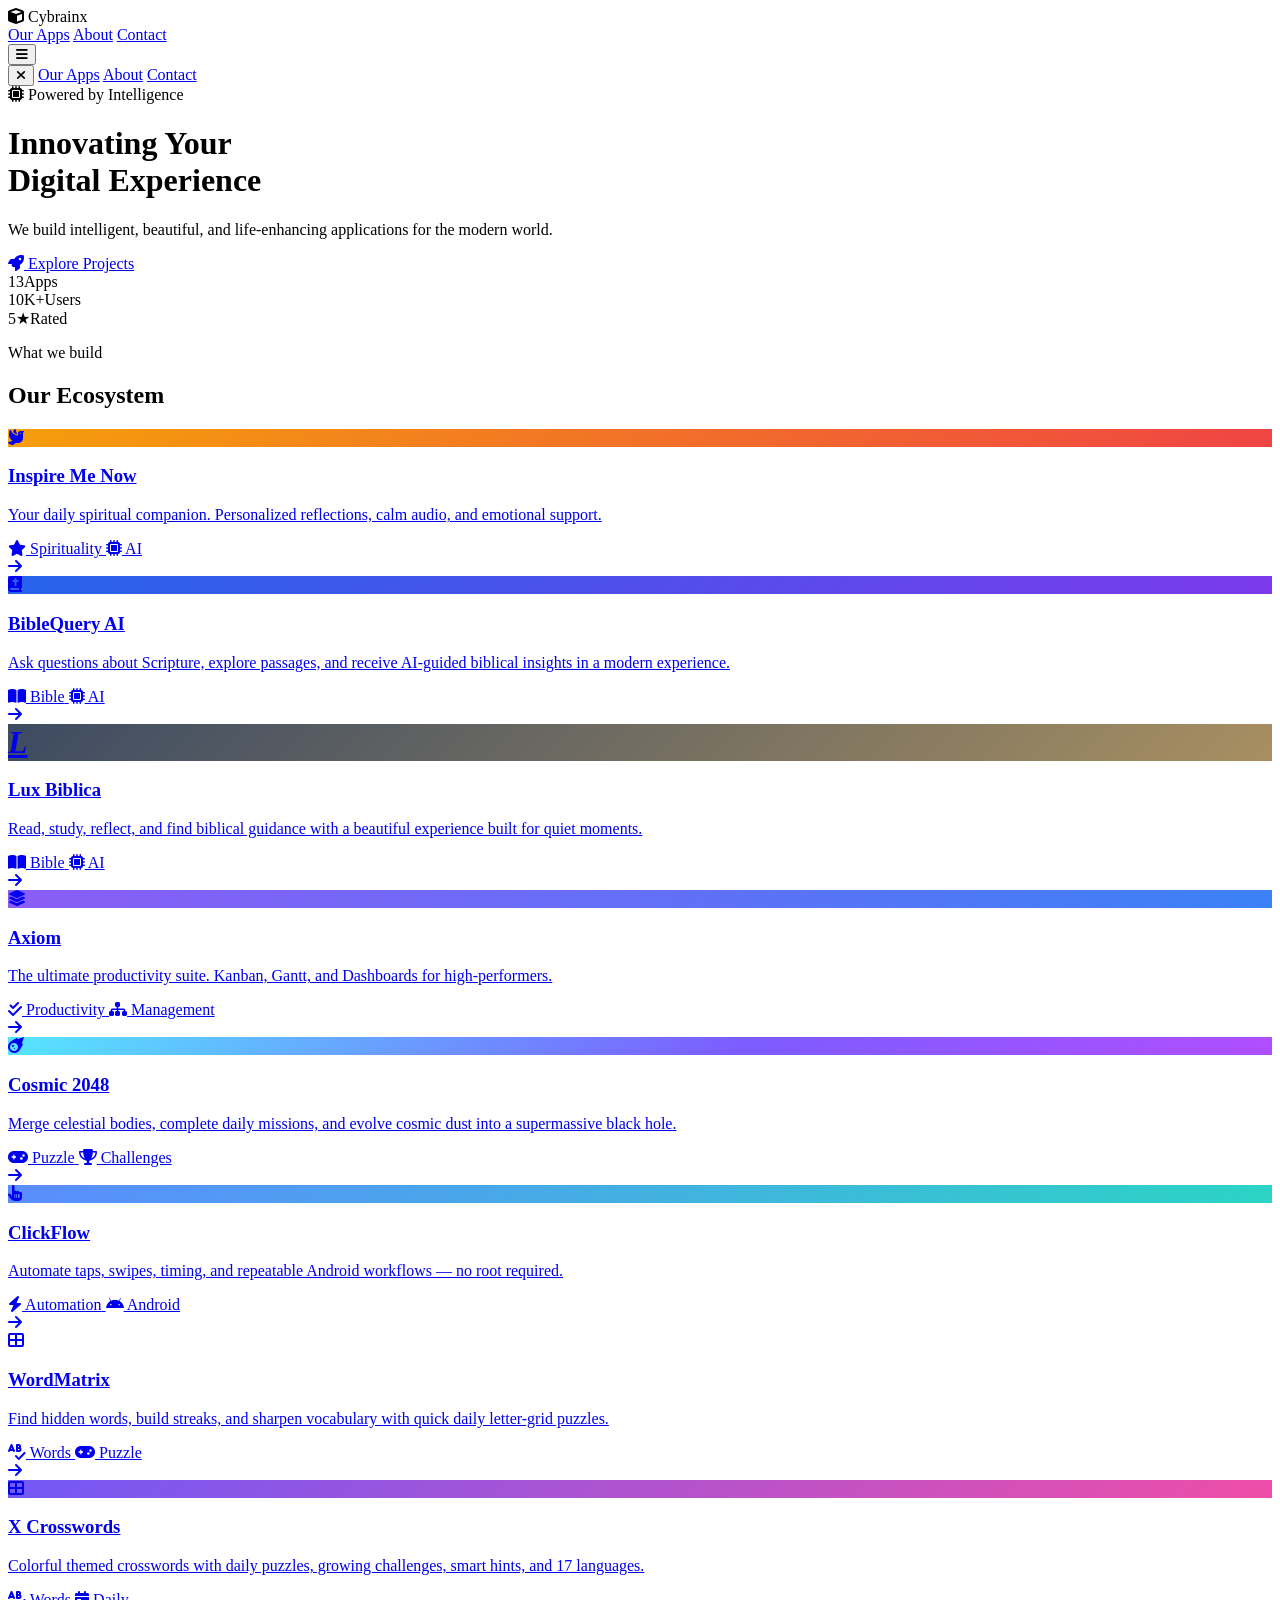
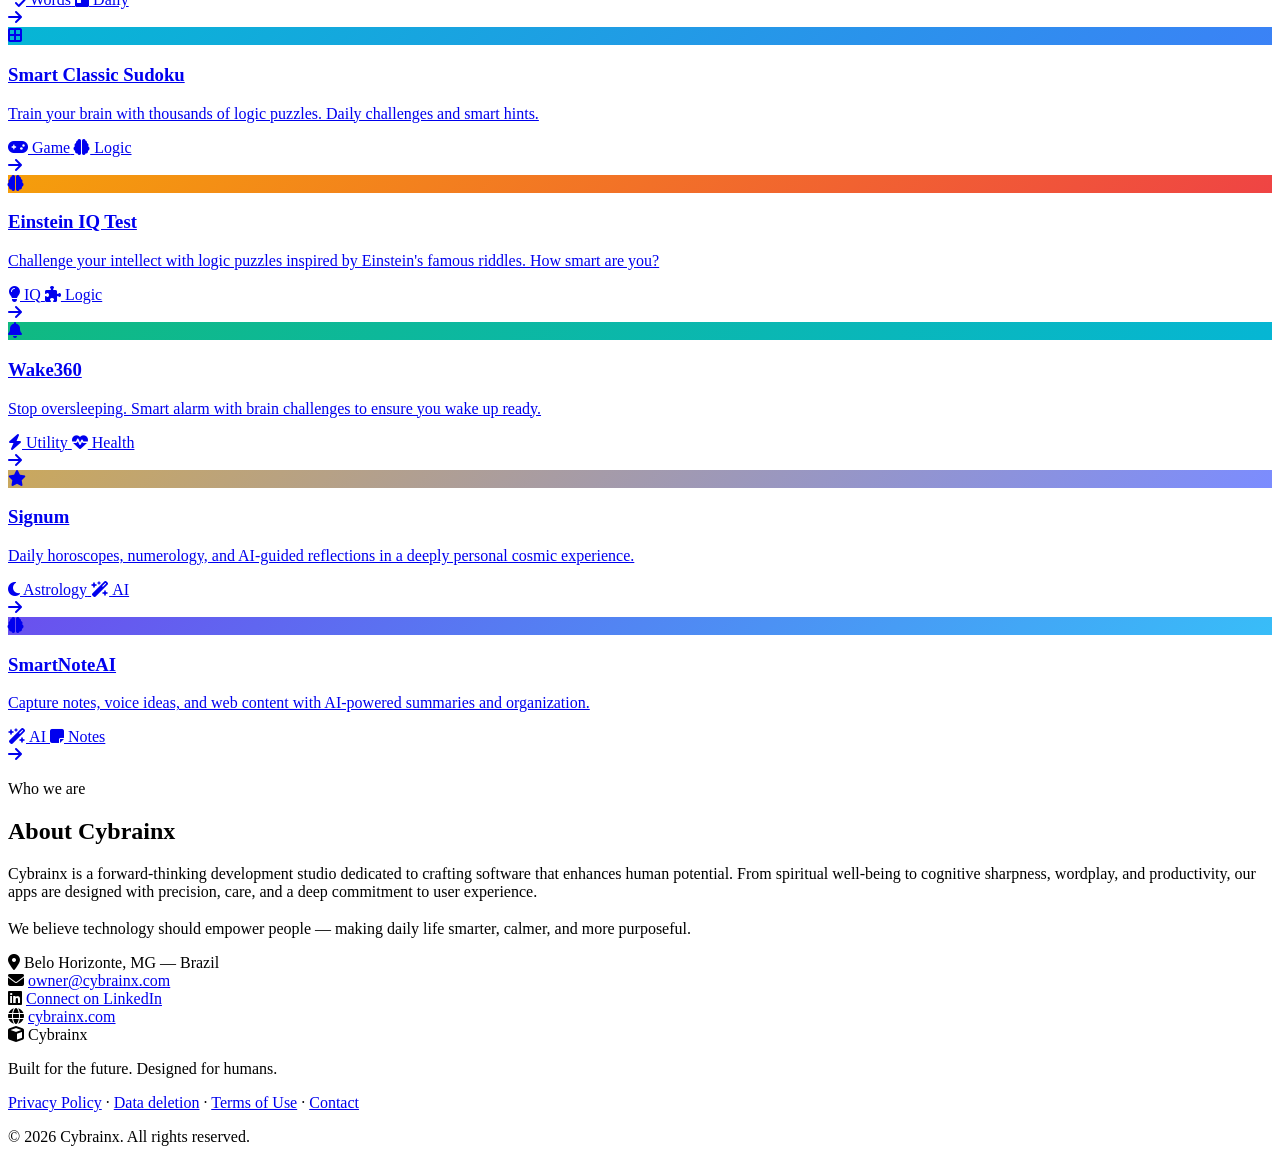
==== index.html @ 616f539b "Site: contador de apps, formulário de exclusão com todos os apps e estilo das páginas geradas" ====
<!DOCTYPE html>
<html lang="en">

<head>
    <meta charset="UTF-8">
    <meta name="viewport" content="width=device-width, initial-scale=1.0">
    <title>Cybrainx | Future of Apps</title>
    <meta name="description"
        content="Cybrainx is a forward-thinking development studio crafting intelligent, beautiful apps that enhance human potential — from brain training to productivity and spirituality.">
    <link rel="stylesheet" href="style.css">
    <link rel="preconnect" href="https://fonts.googleapis.com">
    <link rel="preconnect" href="https://fonts.gstatic.com" crossorigin>
    <link
        href="https://fonts.googleapis.com/css2?family=Fira+Code:wght@400;700&family=Inter:wght@400;500;700;800&display=swap"
        rel="stylesheet">
    <link rel="stylesheet" href="https://cdnjs.cloudflare.com/ajax/libs/font-awesome/6.4.0/css/all.min.css">
</head>

<body>
    <div class="tech-grid"></div>
    <div class="circuit-node cn1"></div>
    <div class="circuit-node cn2"></div>
    <div class="circuit-node cn3"></div>

    <!-- Navigation -->
    <nav>
        <div class="logo"><i class="fa-solid fa-cube"></i> Cybrainx</div>
        <div class="nav-links">
            <a href="#apps">Our Apps</a>
            <a href="#about">About</a>
            <a href="mailto:owner@cybrainx.com">Contact</a>
        </div>
        <button class="hamburger" id="hamburger" aria-label="Open menu">
            <i class="fa-solid fa-bars"></i>
        </button>
    </nav>

    <!-- Mobile Menu -->
    <div class="mobile-menu" id="mobileMenu">
        <button class="close-menu" id="closeMenu" aria-label="Close menu"><i class="fa-solid fa-xmark"></i></button>
        <a href="#apps" class="mobile-link">Our Apps</a>
        <a href="#about" class="mobile-link">About</a>
        <a href="mailto:owner@cybrainx.com" class="mobile-link">Contact</a>
    </div>

    <!-- Hero -->
    <header class="hero">
        <div class="hero-badge reveal"><i class="fa-solid fa-microchip"></i> Powered by Intelligence</div>
        <h1 class="reveal">Innovating Your<br><span class="gradient-text">Digital Experience</span></h1>
        <p class="reveal">We build intelligent, beautiful, and life-enhancing applications for the modern world.</p>
        <a href="#apps" class="cta-button reveal"><i class="fa-solid fa-rocket"></i> Explore Projects</a>
        <div class="hero-stats reveal">
            <div class="stat"><span class="stat-num">13</span><span class="stat-label">Apps</span></div>
            <div class="stat-divider"></div>
            <div class="stat"><span class="stat-num">10K+</span><span class="stat-label">Users</span></div>
            <div class="stat-divider"></div>
            <div class="stat"><span class="stat-num">5★</span><span class="stat-label">Rated</span></div>
        </div>
    </header>

    <!-- Apps Section -->
    <section id="apps" class="apps">
        <p class="section-eyebrow reveal">What we build</p>
        <h2 class="section-title reveal">Our Ecosystem</h2>
        <div class="grid">

            <!-- Inspire Me Now -->
            <a href="inspire-me-now/index.html" class="card reveal">
                <div class="card-glow"></div>
                <div class="card-icon" style="background: linear-gradient(135deg, #f59e0b, #ef4444);">
                    <i class="fa-solid fa-dove"></i>
                </div>
                <div class="card-content">
                    <h3>Inspire Me Now</h3>
                    <p>Your daily spiritual companion. Personalized reflections, calm audio, and emotional support.</p>
                    <div class="card-tags">
                        <span class="tag"><i class="fa-solid fa-star"></i> Spirituality</span>
                        <span class="tag"><i class="fa-solid fa-microchip"></i> AI</span>
                    </div>
                    <span class="card-arrow"><i class="fa-solid fa-arrow-right"></i></span>
                </div>
            </a>

            <!-- BibleQuery AI -->
            <a href="biblequery-ai/index.html" class="card reveal">
                <div class="card-glow"
                    style="background: radial-gradient(circle, rgba(59,130,246,0.16) 0%, transparent 70%);"></div>
                <div class="card-icon" style="background: linear-gradient(135deg, #2563eb, #7c3aed);">
                    <i class="fa-solid fa-bible"></i>
                </div>
                <div class="card-content">
                    <h3>BibleQuery AI</h3>
                    <p>Ask questions about Scripture, explore passages, and receive AI-guided biblical insights in a modern experience.</p>
                    <div class="card-tags">
                        <span class="tag"><i class="fa-solid fa-book-open"></i> Bible</span>
                        <span class="tag"><i class="fa-solid fa-microchip"></i> AI</span>
                    </div>
                    <span class="card-arrow"><i class="fa-solid fa-arrow-right"></i></span>
                </div>
            </a>

            <!-- Lux Biblica -->
            <a href="luxbiblica/index.html" class="card reveal">
                <div class="card-glow"
                    style="background: radial-gradient(circle, rgba(168,143,97,0.2) 0%, transparent 70%);"></div>
                <div class="card-icon"
                    style="background: linear-gradient(135deg, #3c4b62, #a88f61); font-family: Georgia, 'Times New Roman', serif; font-size: 2rem; font-style: italic; font-weight: 700;">
                    <span aria-hidden="true">L</span>
                </div>
                <div class="card-content">
                    <h3>Lux Biblica</h3>
                    <p>Read, study, reflect, and find biblical guidance with a beautiful experience built for quiet moments.</p>
                    <div class="card-tags">
                        <span class="tag"><i class="fa-solid fa-book-open"></i> Bible</span>
                        <span class="tag"><i class="fa-solid fa-microchip"></i> AI</span>
                    </div>
                    <span class="card-arrow"><i class="fa-solid fa-arrow-right"></i></span>
                </div>
            </a>

            <!-- Axiom -->
            <a href="axiom/index.html" class="card reveal">
                <div class="card-glow"
                    style="background: radial-gradient(circle, rgba(139,92,246,0.15) 0%, transparent 70%);"></div>
                <div class="card-icon" style="background: linear-gradient(135deg, #8b5cf6, #3b82f6);">
                    <i class="fa-solid fa-layer-group"></i>
                </div>
                <div class="card-content">
                    <h3>Axiom</h3>
                    <p>The ultimate productivity suite. Kanban, Gantt, and Dashboards for high-performers.</p>
                    <div class="card-tags">
                        <span class="tag"><i class="fa-solid fa-check-double"></i> Productivity</span>
                        <span class="tag"><i class="fa-solid fa-sitemap"></i> Management</span>
                    </div>
                    <span class="card-arrow"><i class="fa-solid fa-arrow-right"></i></span>
                </div>
            </a>

            <!-- Cosmic 2048 -->
            <a href="cosmic2048/index.html" class="card reveal">
                <div class="card-glow"
                    style="background: radial-gradient(circle, rgba(85,230,255,0.18) 0%, rgba(124,92,255,0.08) 42%, transparent 72%);"></div>
                <div class="card-icon" style="background: linear-gradient(135deg, #55e6ff, #7c5cff 58%, #b14eff);">
                    <i class="fa-solid fa-meteor"></i>
                </div>
                <div class="card-content">
                    <h3>Cosmic 2048</h3>
                    <p>Merge celestial bodies, complete daily missions, and evolve cosmic dust into a supermassive black hole.</p>
                    <div class="card-tags">
                        <span class="tag"><i class="fa-solid fa-gamepad"></i> Puzzle</span>
                        <span class="tag"><i class="fa-solid fa-trophy"></i> Challenges</span>
                    </div>
                    <span class="card-arrow"><i class="fa-solid fa-arrow-right"></i></span>
                </div>
            </a>

            <!-- ClickFlow -->
            <a href="clickflow/index.html" class="card reveal">
                <div class="card-glow"
                    style="background: radial-gradient(circle, rgba(43,212,196,0.16) 0%, transparent 70%);"></div>
                <div class="card-icon" style="background: linear-gradient(135deg, #5b8cff, #2bd4c4);">
                    <i class="fa-solid fa-hand-pointer"></i>
                </div>
                <div class="card-content">
                    <h3>ClickFlow</h3>
                    <p>Automate taps, swipes, timing, and repeatable Android workflows — no root required.</p>
                    <div class="card-tags">
                        <span class="tag"><i class="fa-solid fa-bolt"></i> Automation</span>
                        <span class="tag"><i class="fa-brands fa-android"></i> Android</span>
                    </div>
                    <span class="card-arrow"><i class="fa-solid fa-arrow-right"></i></span>
                </div>
            </a>

            <!-- WordMatrix -->
            <a href="wordmatrix/index.html" class="card wordmatrix-card reveal">
                <div class="card-glow"></div>
                <div class="card-icon">
                    <i class="fa-solid fa-table-cells-large"></i>
                </div>
                <div class="card-content">
                    <h3>WordMatrix</h3>
                    <p>Find hidden words, build streaks, and sharpen vocabulary with quick daily letter-grid puzzles.
                    </p>
                    <div class="card-tags">
                        <span class="tag"><i class="fa-solid fa-spell-check"></i> Words</span>
                        <span class="tag"><i class="fa-solid fa-gamepad"></i> Puzzle</span>
                    </div>
                    <span class="card-arrow"><i class="fa-solid fa-arrow-right"></i></span>
                </div>
            </a>

            <!-- X Crosswords -->
            <a href="xcrosswords/index.html" class="card reveal">
                <div class="card-glow"
                    style="background: radial-gradient(circle, rgba(239,78,167,0.18) 0%, transparent 70%);"></div>
                <div class="card-icon" style="background: linear-gradient(135deg, #7258f6, #ef4ea7);">
                    <i class="fa-solid fa-table-cells-large"></i>
                </div>
                <div class="card-content">
                    <h3>X Crosswords</h3>
                    <p>Colorful themed crosswords with daily puzzles, growing challenges, smart hints, and 17 languages.</p>
                    <div class="card-tags">
                        <span class="tag"><i class="fa-solid fa-spell-check"></i> Words</span>
                        <span class="tag"><i class="fa-solid fa-calendar-day"></i> Daily</span>
                    </div>
                    <span class="card-arrow"><i class="fa-solid fa-arrow-right"></i></span>
                </div>
            </a>

            <!-- Smart Classic Sudoku -->
            <a href="smart-classic-sudoku/index.html" class="card reveal">
                <div class="card-glow"
                    style="background: radial-gradient(circle, rgba(6,182,212,0.15) 0%, transparent 70%);"></div>
                <div class="card-icon" style="background: linear-gradient(135deg, #06b6d4, #3b82f6);">
                    <i class="fa-solid fa-border-all"></i>
                </div>
                <div class="card-content">
                    <h3>Smart Classic Sudoku</h3>
                    <p>Train your brain with thousands of logic puzzles. Daily challenges and smart hints.</p>
                    <div class="card-tags">
                        <span class="tag"><i class="fa-solid fa-gamepad"></i> Game</span>
                        <span class="tag"><i class="fa-solid fa-brain"></i> Logic</span>
                    </div>
                    <span class="card-arrow"><i class="fa-solid fa-arrow-right"></i></span>
                </div>
            </a>

            <!-- Einstein IQ Test -->
            <a href="einstein-iq-test/index.html" class="card reveal">
                <div class="card-glow"
                    style="background: radial-gradient(circle, rgba(245,158,11,0.15) 0%, transparent 70%);"></div>
                <div class="card-icon" style="background: linear-gradient(135deg, #f59e0b, #ef4444);">
                    <i class="fa-solid fa-brain"></i>
                </div>
                <div class="card-content">
                    <h3>Einstein IQ Test</h3>
                    <p>Challenge your intellect with logic puzzles inspired by Einstein's famous riddles. How smart are
                        you?</p>
                    <div class="card-tags">
                        <span class="tag"><i class="fa-solid fa-lightbulb"></i> IQ</span>
                        <span class="tag"><i class="fa-solid fa-puzzle-piece"></i> Logic</span>
                    </div>
                    <span class="card-arrow"><i class="fa-solid fa-arrow-right"></i></span>
                </div>
            </a>

            <!-- Wake360 -->
            <a href="wake360/index.html" class="card reveal">
                <div class="card-glow"
                    style="background: radial-gradient(circle, rgba(16,185,129,0.15) 0%, transparent 70%);"></div>
                <div class="card-icon" style="background: linear-gradient(135deg, #10b981, #06b6d4);">
                    <i class="fa-solid fa-bell"></i>
                </div>
                <div class="card-content">
                    <h3>Wake360</h3>
                    <p>Stop oversleeping. Smart alarm with brain challenges to ensure you wake up ready.</p>
                    <div class="card-tags">
                        <span class="tag"><i class="fa-solid fa-bolt"></i> Utility</span>
                        <span class="tag"><i class="fa-solid fa-heart-pulse"></i> Health</span>
                    </div>
                    <span class="card-arrow"><i class="fa-solid fa-arrow-right"></i></span>
                </div>
            </a>

            <!-- Signum -->
            <a href="signum/index.html" class="card reveal">
                <div class="card-glow"
                    style="background: radial-gradient(circle, rgba(202,168,93,0.18) 0%, transparent 70%);"></div>
                <div class="card-icon" style="background: linear-gradient(135deg, #caa85d, #7b8cff);">
                    <i class="fa-solid fa-star"></i>
                </div>
                <div class="card-content">
                    <h3>Signum</h3>
                    <p>Daily horoscopes, numerology, and AI-guided reflections in a deeply personal cosmic experience.</p>
                    <div class="card-tags">
                        <span class="tag"><i class="fa-solid fa-moon"></i> Astrology</span>
                        <span class="tag"><i class="fa-solid fa-wand-magic-sparkles"></i> AI</span>
                    </div>
                    <span class="card-arrow"><i class="fa-solid fa-arrow-right"></i></span>
                </div>
            </a>

            <!-- SmartNoteAI -->
            <a href="smartnoteai/index.html" class="card reveal">
                <div class="card-glow"
                    style="background: radial-gradient(circle, rgba(106,80,238,0.18) 0%, transparent 70%);"></div>
                <div class="card-icon" style="background: linear-gradient(135deg, #6a50ee, #38bdf8);">
                    <i class="fa-solid fa-brain"></i>
                </div>
                <div class="card-content">
                    <h3>SmartNoteAI</h3>
                    <p>Capture notes, voice ideas, and web content with AI-powered summaries and organization.</p>
                    <div class="card-tags">
                        <span class="tag"><i class="fa-solid fa-wand-magic-sparkles"></i> AI</span>
                        <span class="tag"><i class="fa-solid fa-note-sticky"></i> Notes</span>
                    </div>
                    <span class="card-arrow"><i class="fa-solid fa-arrow-right"></i></span>
                </div>
            </a>

            <!-- APP-CARDS:START — generated from _apps/*.json, do not edit by hand -->
            <!-- APP-CARDS:END -->

        </div>
    </section>

    <!-- About Section -->
    <section id="about" class="about-section">
        <p class="section-eyebrow reveal">Who we are</p>
        <h2 class="section-title reveal">About Cybrainx</h2>
        <div class="about-grid">
            <div class="about-text reveal">
                <p>
                    Cybrainx is a forward-thinking development studio dedicated to crafting software that enhances
                    human potential. From spiritual well-being to cognitive sharpness, wordplay, and productivity, our apps
                    are designed with precision, care, and a deep commitment to user experience.
                </p>
                <p style="margin-top: 1.2rem;">
                    We believe technology should empower people — making daily life smarter, calmer, and more
                    purposeful.
                </p>
            </div>
            <div class="about-contact reveal">
                <div class="contact-card">
                    <div class="contact-item">
                        <i class="fa-solid fa-location-dot"></i>
                        <span>Belo Horizonte, MG — Brazil</span>
                    </div>
                    <div class="contact-item">
                        <i class="fa-solid fa-envelope"></i>
                        <a href="mailto:owner@cybrainx.com">owner@cybrainx.com</a>
                    </div>
                    <div class="contact-item">
                        <i class="fa-brands fa-linkedin"></i>
                        <a href="https://www.linkedin.com/in/oberdan-eng" target="_blank" rel="noopener">Connect on
                            LinkedIn</a>
                    </div>
                    <div class="contact-item">
                        <i class="fa-solid fa-globe"></i>
                        <a href="https://cybrainx.com">cybrainx.com</a>
                    </div>
                </div>
            </div>
        </div>
    </section>

    <!-- Footer -->
    <footer>
        <div class="footer-logo"><i class="fa-solid fa-cube"></i> Cybrainx</div>
        <p class="footer-tagline">Built for the future. Designed for humans.</p>
        <div class="footer-links">
            <a href="privacy-policy.html">Privacy Policy</a>
            <span class="footer-sep">·</span>
            <a href="data-deletion-request.html">Data deletion</a>
            <span class="footer-sep">·</span>
            <a href="terms-of-use.html">Terms of Use</a>
            <span class="footer-sep">·</span>
            <a href="mailto:owner@cybrainx.com">Contact</a>
        </div>
        <p class="footer-copy">&copy; 2026 Cybrainx. All rights reserved.</p>
    </footer>

    <script src="script.js"></script>
</body>

</html>
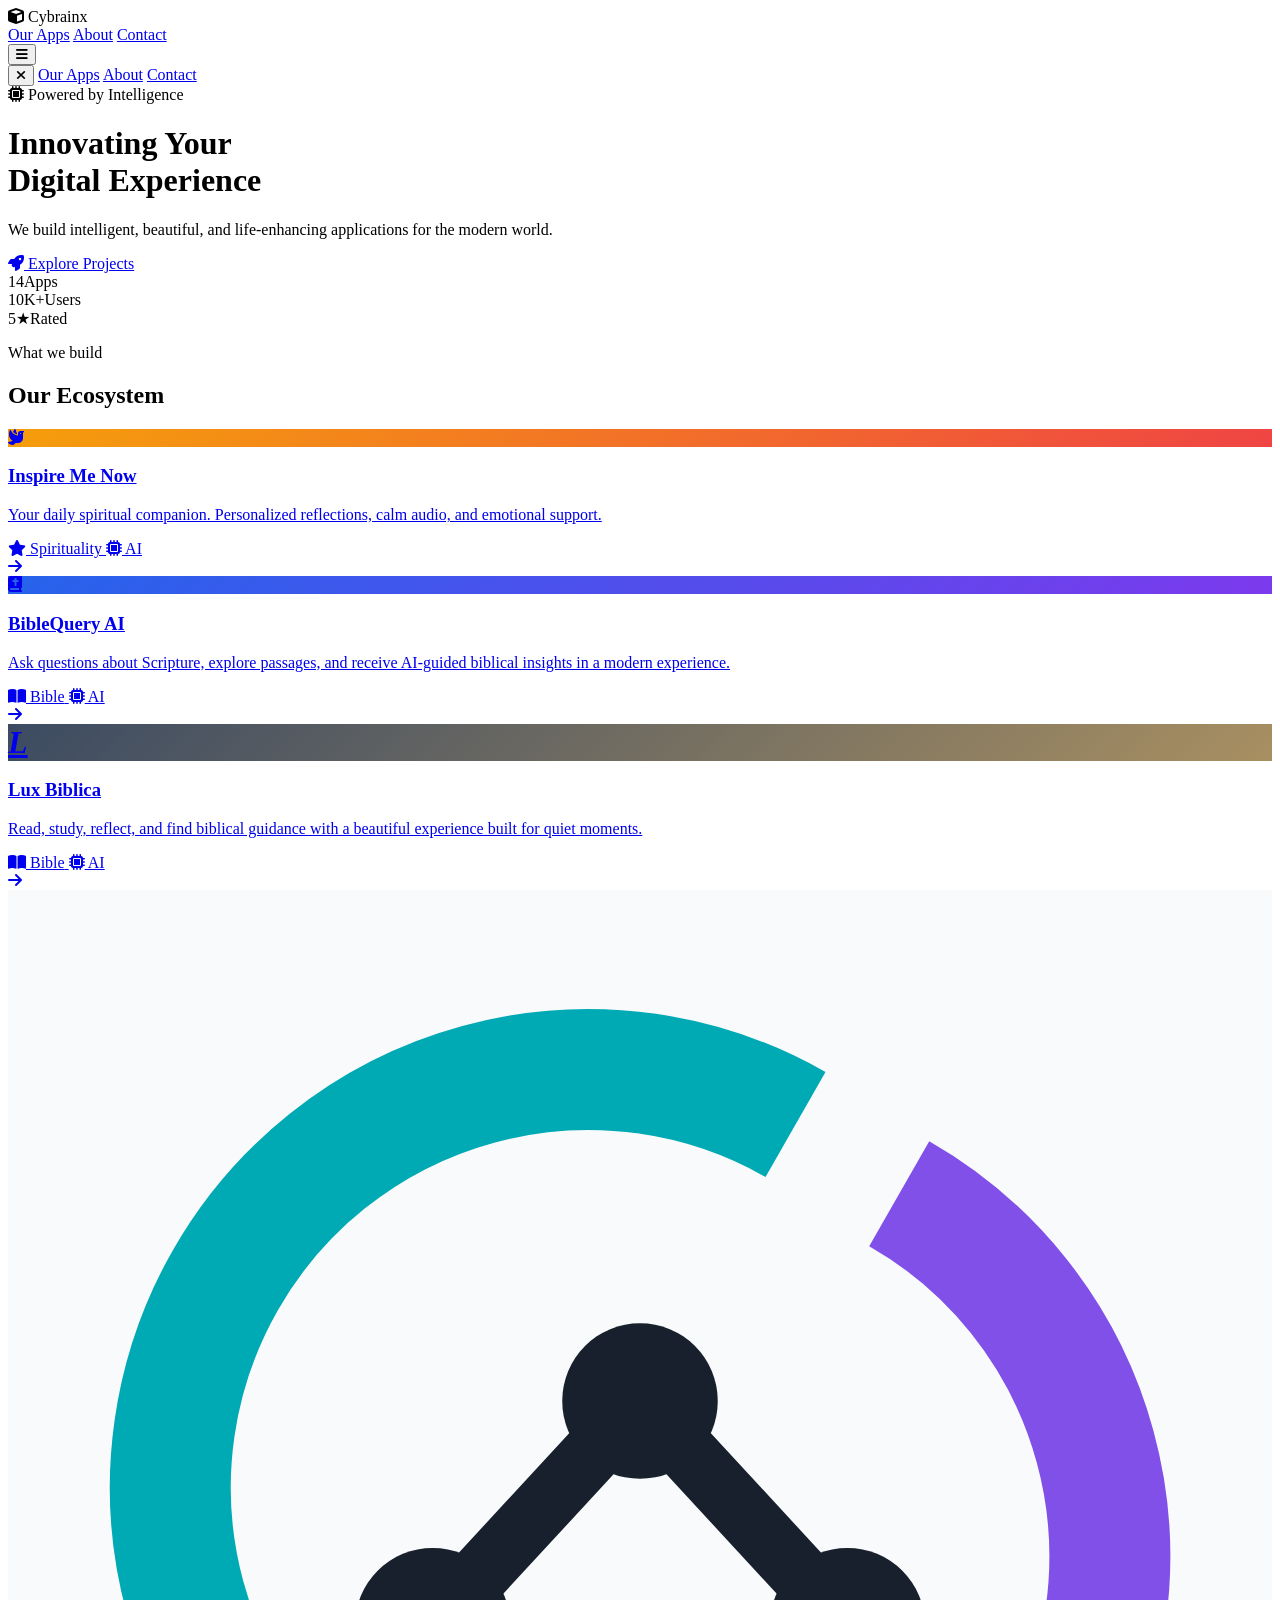
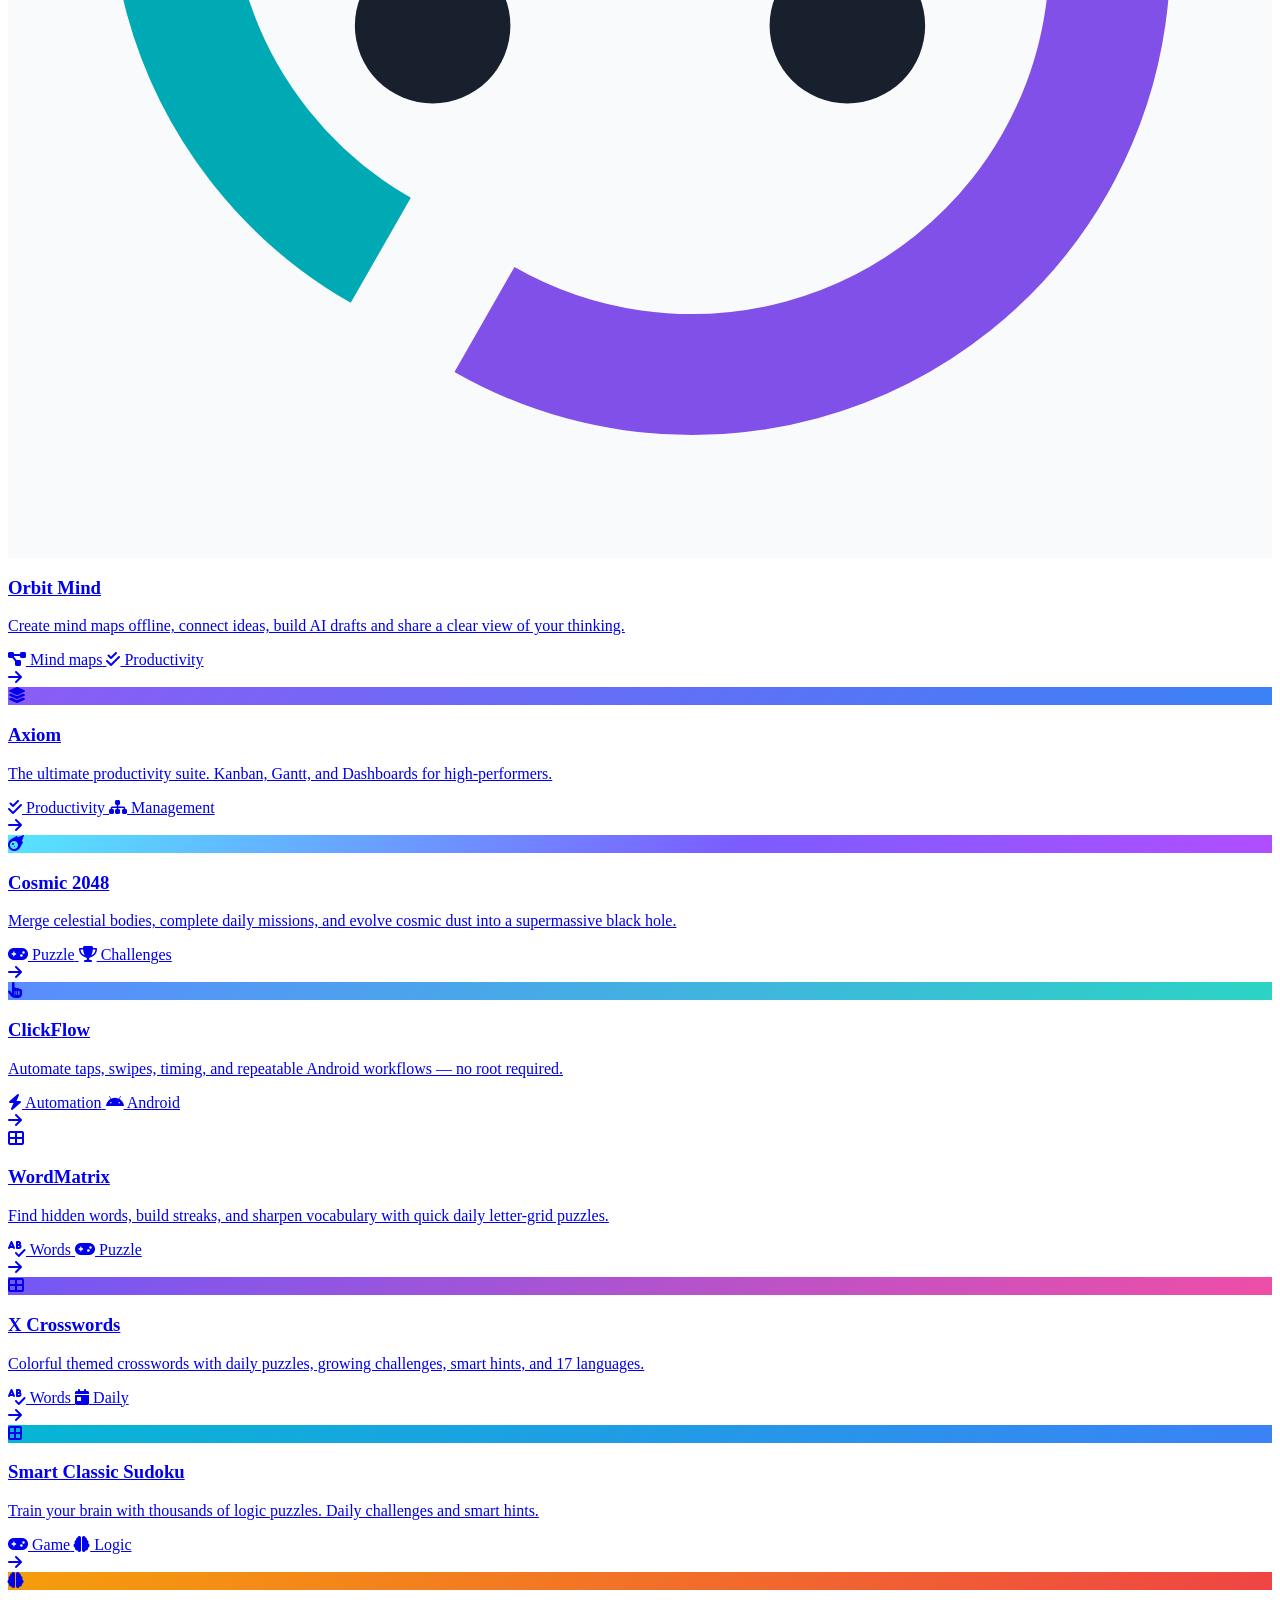
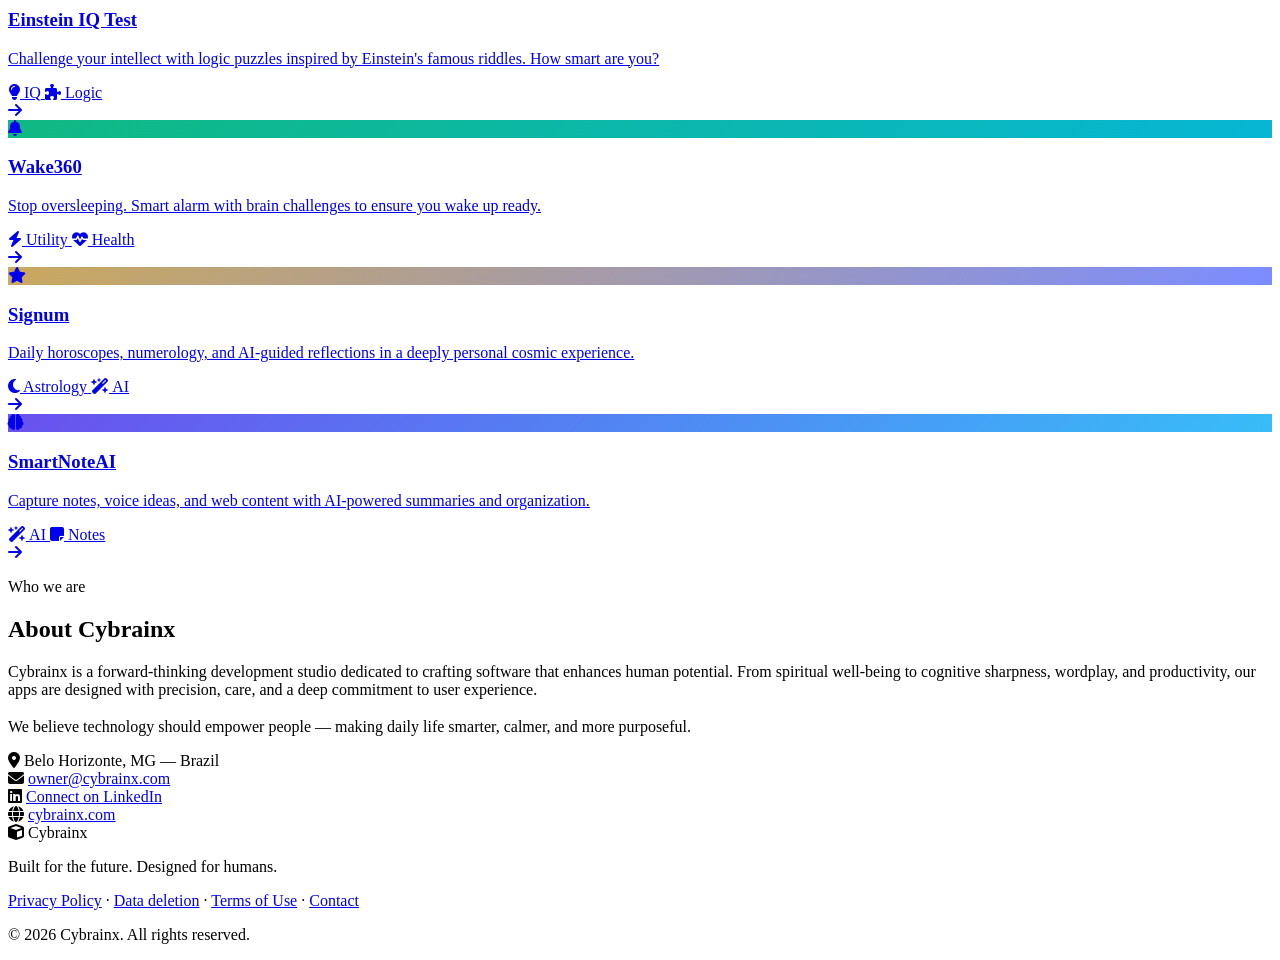
==== commit 60d3aedb: "Add Orbit Mind product, privacy and data deletion pages" ====
--- a/index.html
+++ b/index.html
@@ -50,7 +50,7 @@
         <p class="reveal">We build intelligent, beautiful, and life-enhancing applications for the modern world.</p>
         <a href="#apps" class="cta-button reveal"><i class="fa-solid fa-rocket"></i> Explore Projects</a>
         <div class="hero-stats reveal">
-            <div class="stat"><span class="stat-num">13</span><span class="stat-label">Apps</span></div>
+            <div class="stat"><span class="stat-num">14</span><span class="stat-label">Apps</span></div>
             <div class="stat-divider"></div>
             <div class="stat"><span class="stat-num">10K+</span><span class="stat-label">Users</span></div>
             <div class="stat-divider"></div>
@@ -118,6 +118,24 @@
                 </div>
             </a>
 
+            <!-- Orbit Mind -->
+            <a href="orbit-mind/index.html" class="card reveal">
+                <div class="card-glow"
+                    style="background: radial-gradient(circle, rgba(0,167,168,0.18) 0%, rgba(143,84,220,0.10) 42%, transparent 72%);"></div>
+                <div class="card-icon" style="background: #F9FAFC; overflow: hidden;">
+                    <img src="orbit-mind/logo.svg" width="60" height="60" alt="" style="width: 100%; height: 100%; object-fit: contain;">
+                </div>
+                <div class="card-content">
+                    <h3>Orbit Mind</h3>
+                    <p>Create mind maps offline, connect ideas, build AI drafts and share a clear view of your thinking.</p>
+                    <div class="card-tags">
+                        <span class="tag"><i class="fa-solid fa-diagram-project"></i> Mind maps</span>
+                        <span class="tag"><i class="fa-solid fa-check-double"></i> Productivity</span>
+                    </div>
+                    <span class="card-arrow"><i class="fa-solid fa-arrow-right"></i></span>
+                </div>
+            </a>
+
             <!-- Axiom -->
             <a href="axiom/index.html" class="card reveal">
                 <div class="card-glow"
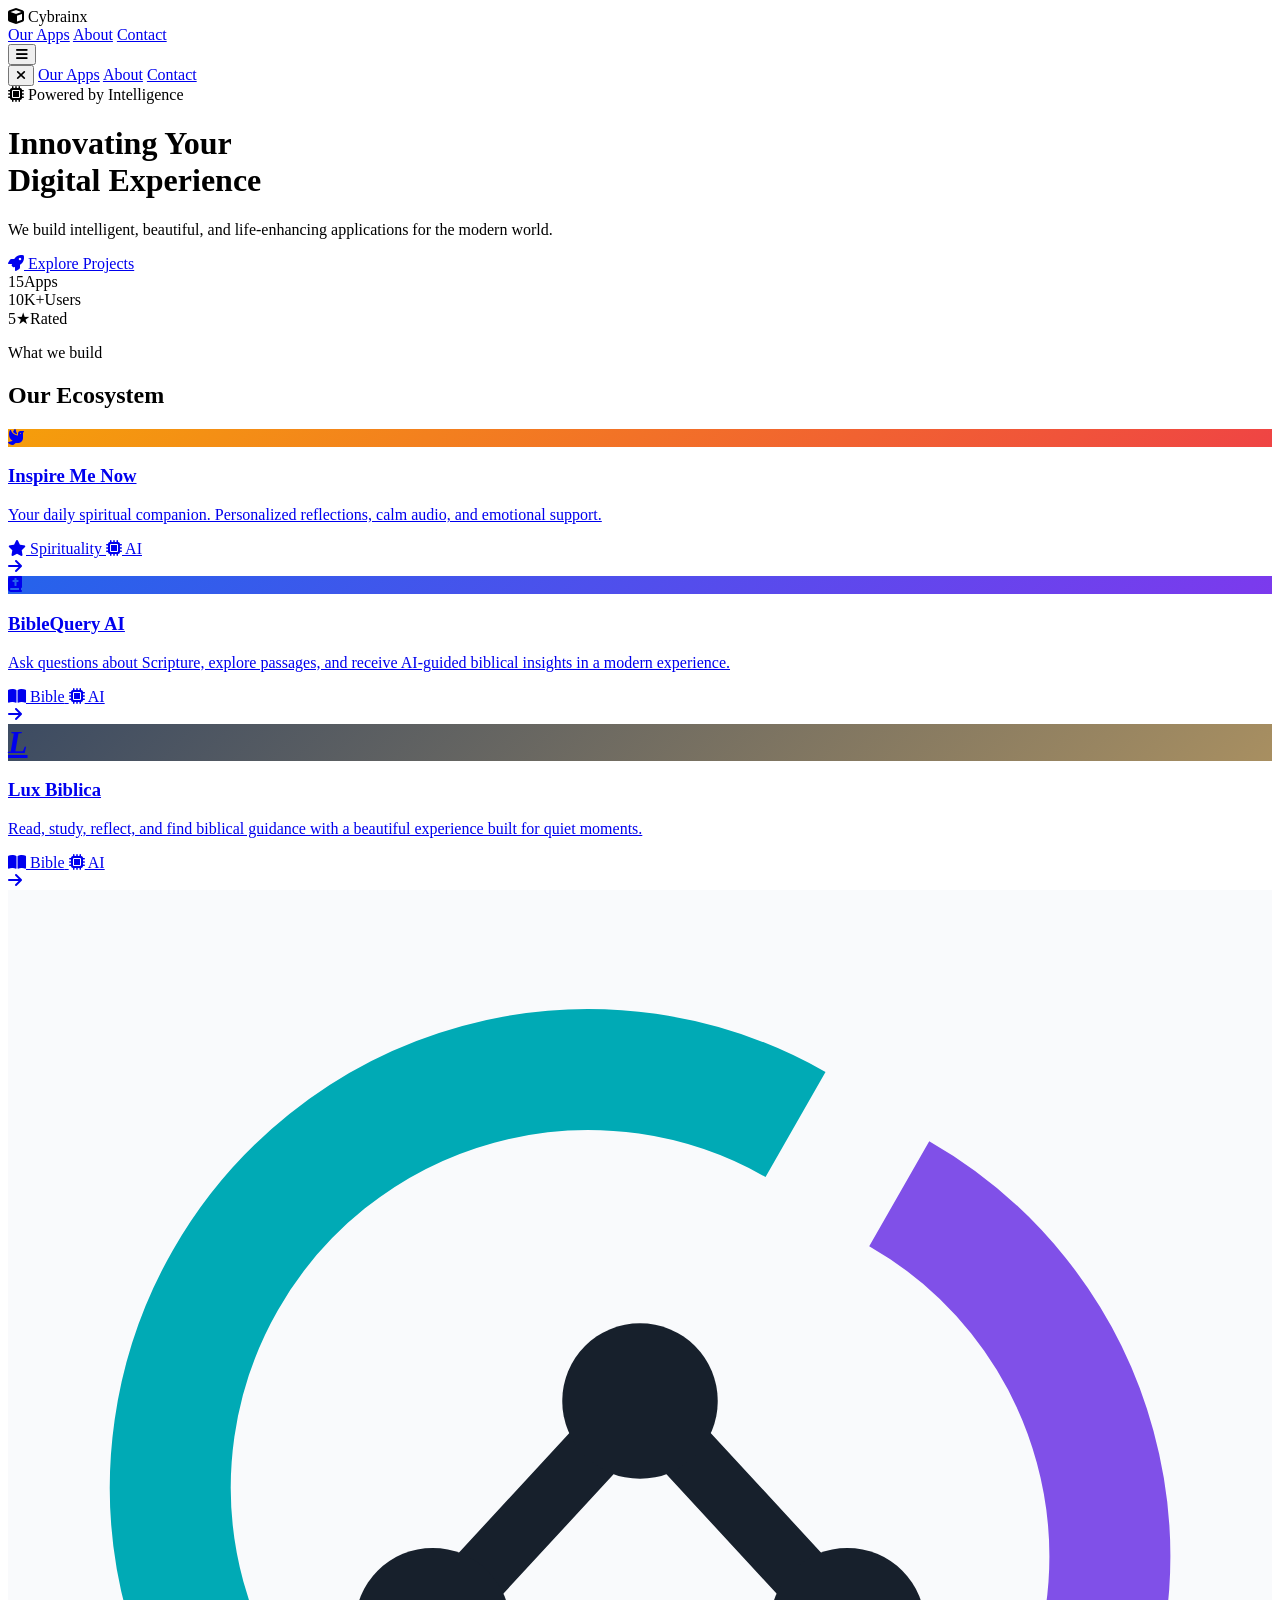
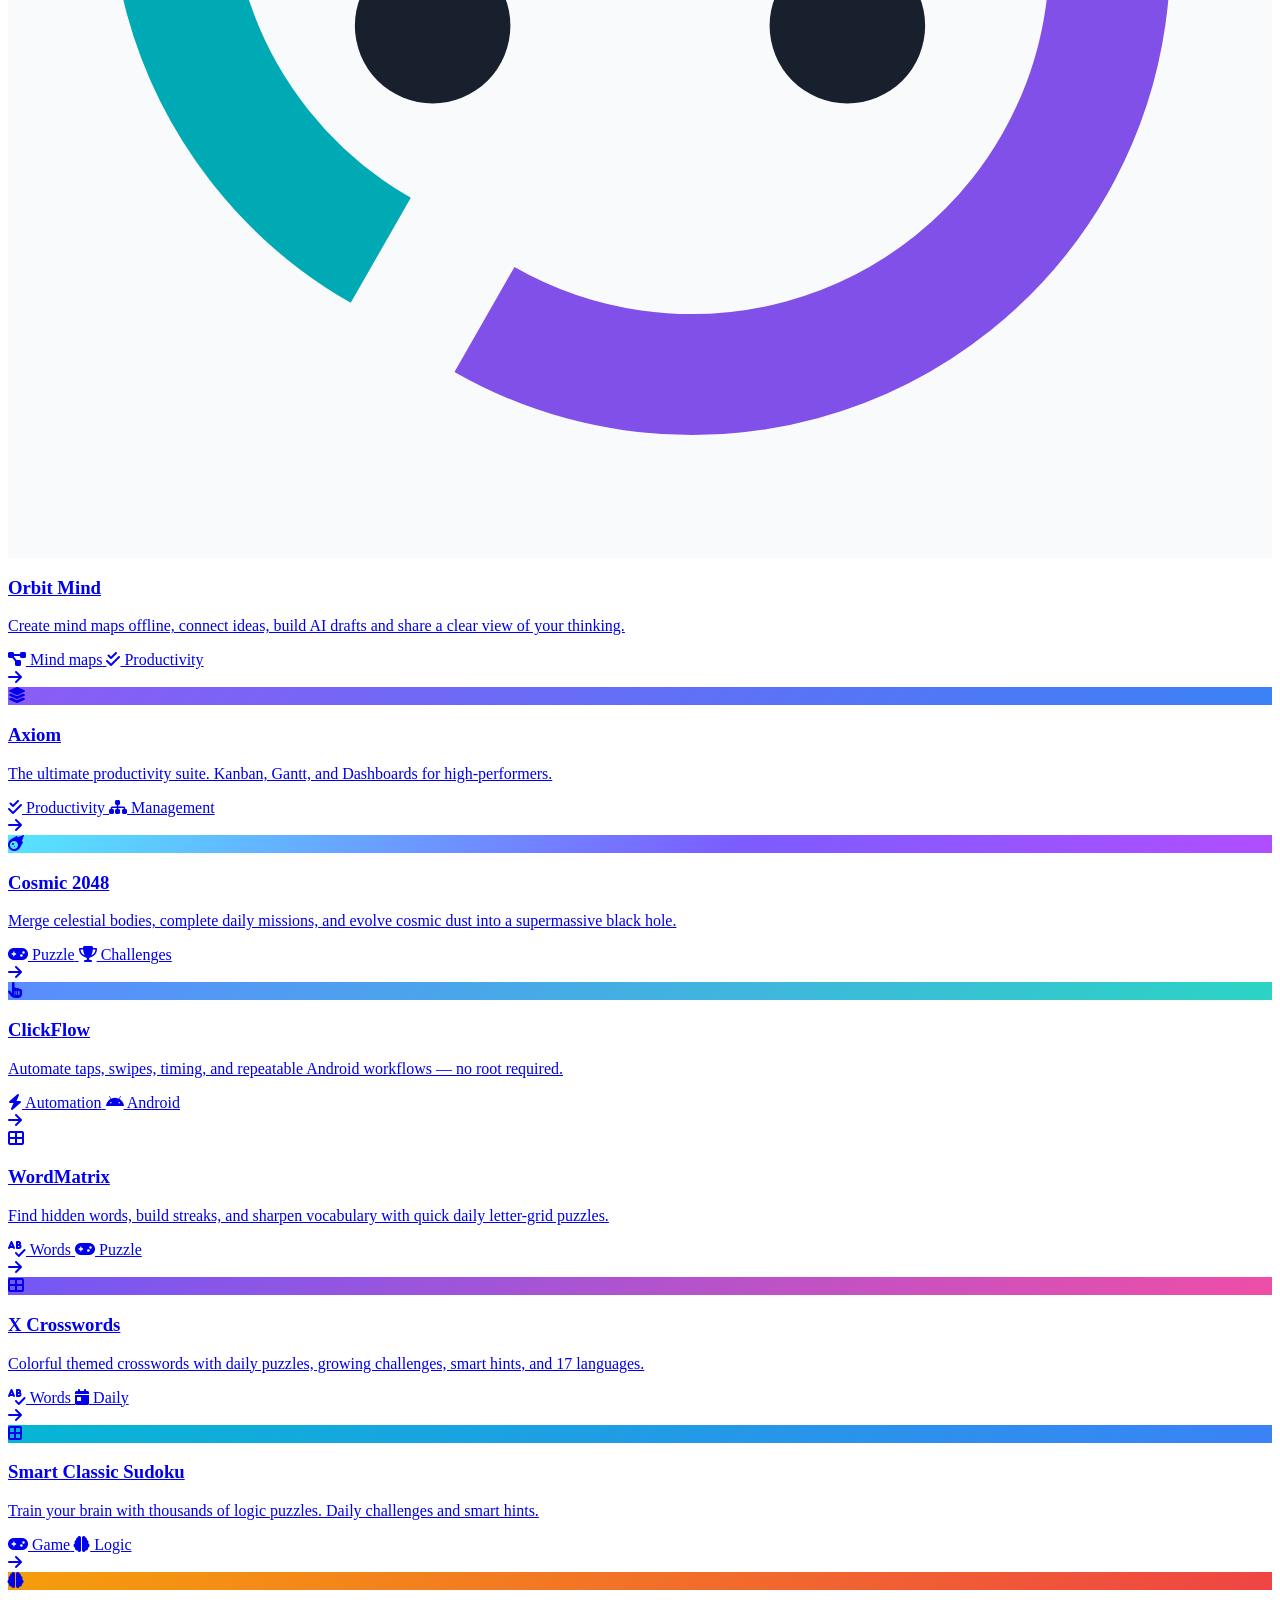
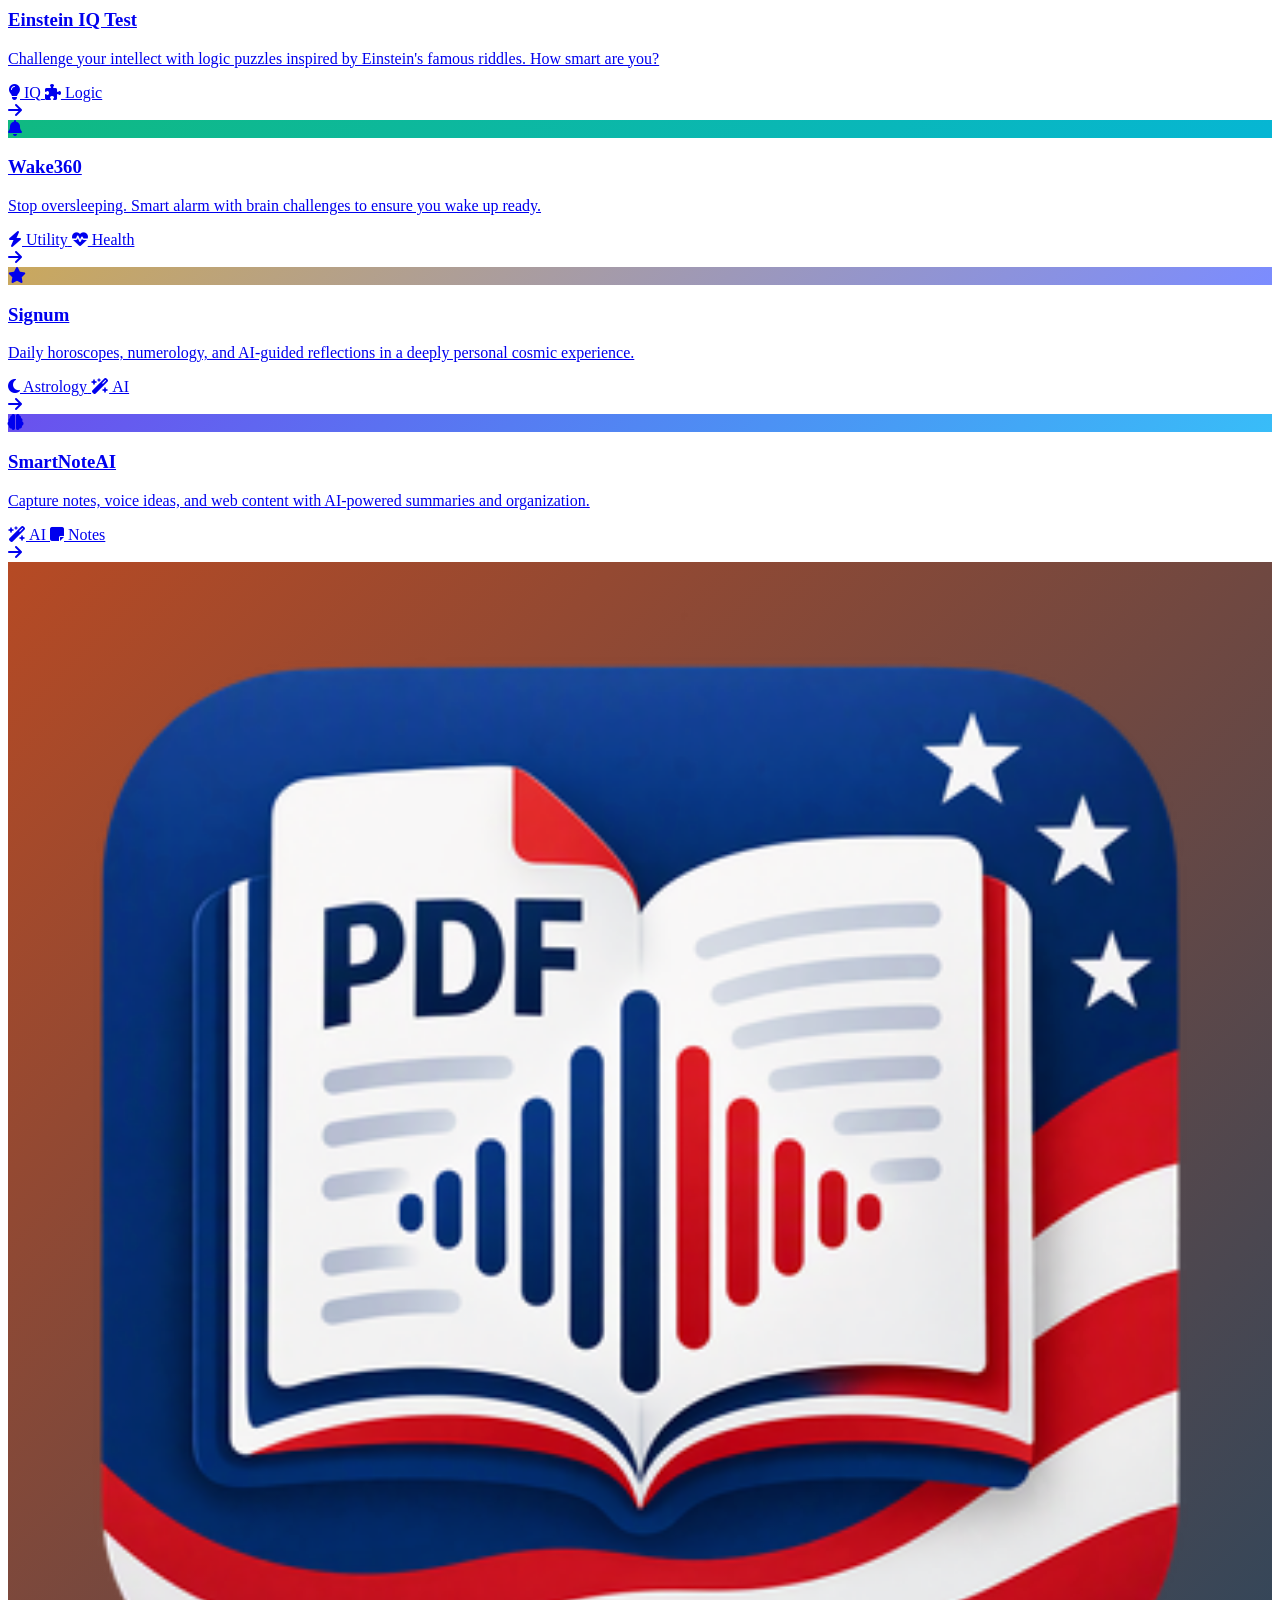
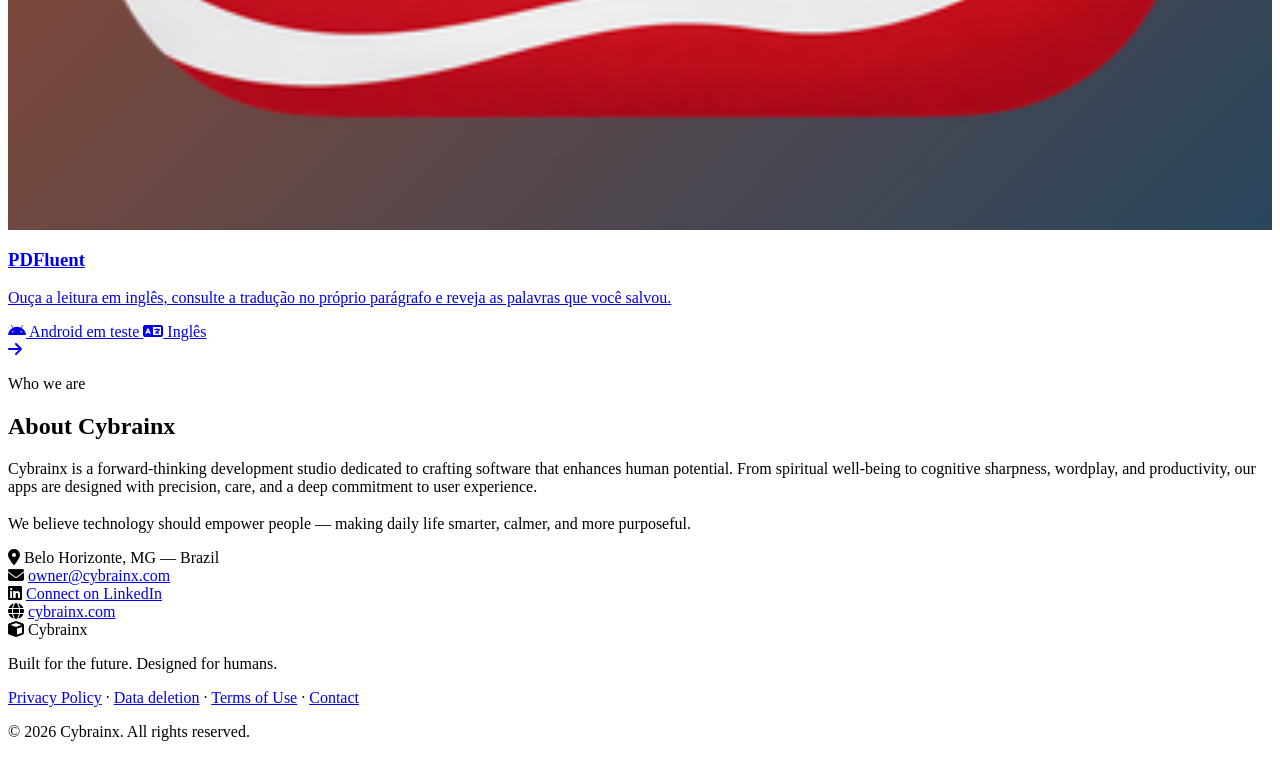
==== commit d4302b22: "Adiciona PDFluent ao site e à página inicial" ====
--- a/index.html
+++ b/index.html
@@ -50,7 +50,7 @@
         <p class="reveal">We build intelligent, beautiful, and life-enhancing applications for the modern world.</p>
         <a href="#apps" class="cta-button reveal"><i class="fa-solid fa-rocket"></i> Explore Projects</a>
         <div class="hero-stats reveal">
-            <div class="stat"><span class="stat-num">14</span><span class="stat-label">Apps</span></div>
+            <div class="stat"><span class="stat-num">15</span><span class="stat-label">Apps</span></div>
             <div class="stat-divider"></div>
             <div class="stat"><span class="stat-num">10K+</span><span class="stat-label">Users</span></div>
             <div class="stat-divider"></div>
@@ -318,6 +318,23 @@
             </a>
 
             <!-- APP-CARDS:START — generated from _apps/*.json, do not edit by hand -->
+            <!-- PDFluent (generated from _apps/pdfluent.json) -->
+            <a href="pdfluent/index.html" class="card reveal">
+                <div class="card-glow"
+                    style="background: radial-gradient(circle, rgba(182, 74, 36,0.16) 0%, transparent 70%);"></div>
+                <div class="card-icon" style="background: linear-gradient(135deg, #B64A24, #29465E);">
+                    <img src="pdfluent/icon.png" alt="" loading="lazy" style="width:100%;height:100%;object-fit:cover;border-radius:inherit;">
+                </div>
+                <div class="card-content">
+                    <h3>PDFluent</h3>
+                    <p>Ouça a leitura em inglês, consulte a tradução no próprio parágrafo e reveja as palavras que você salvou.</p>
+                    <div class="card-tags">
+                        <span class="tag"><i class="fa-brands fa-android"></i> Android em teste</span>
+                        <span class="tag"><i class="fa-solid fa-language"></i> Inglês</span>
+                    </div>
+                    <span class="card-arrow"><i class="fa-solid fa-arrow-right"></i></span>
+                </div>
+            </a>
             <!-- APP-CARDS:END -->
 
         </div>
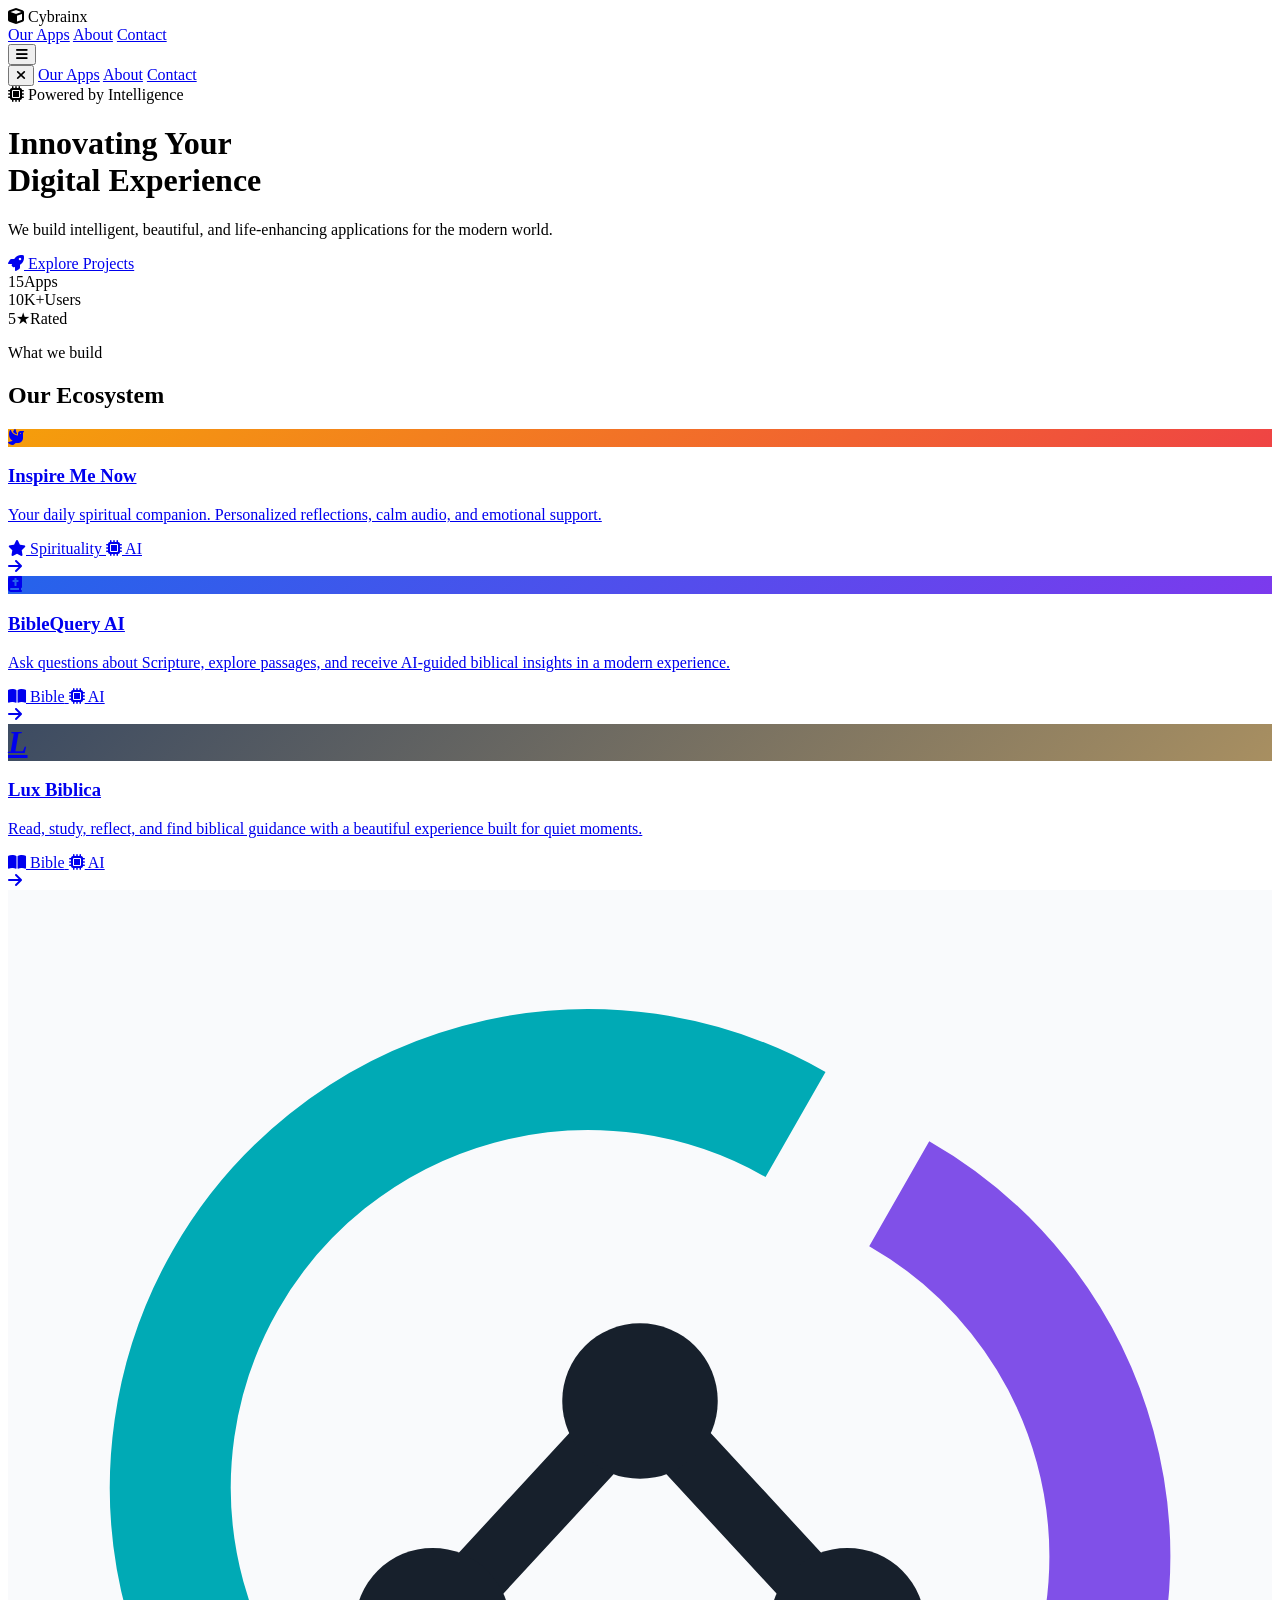
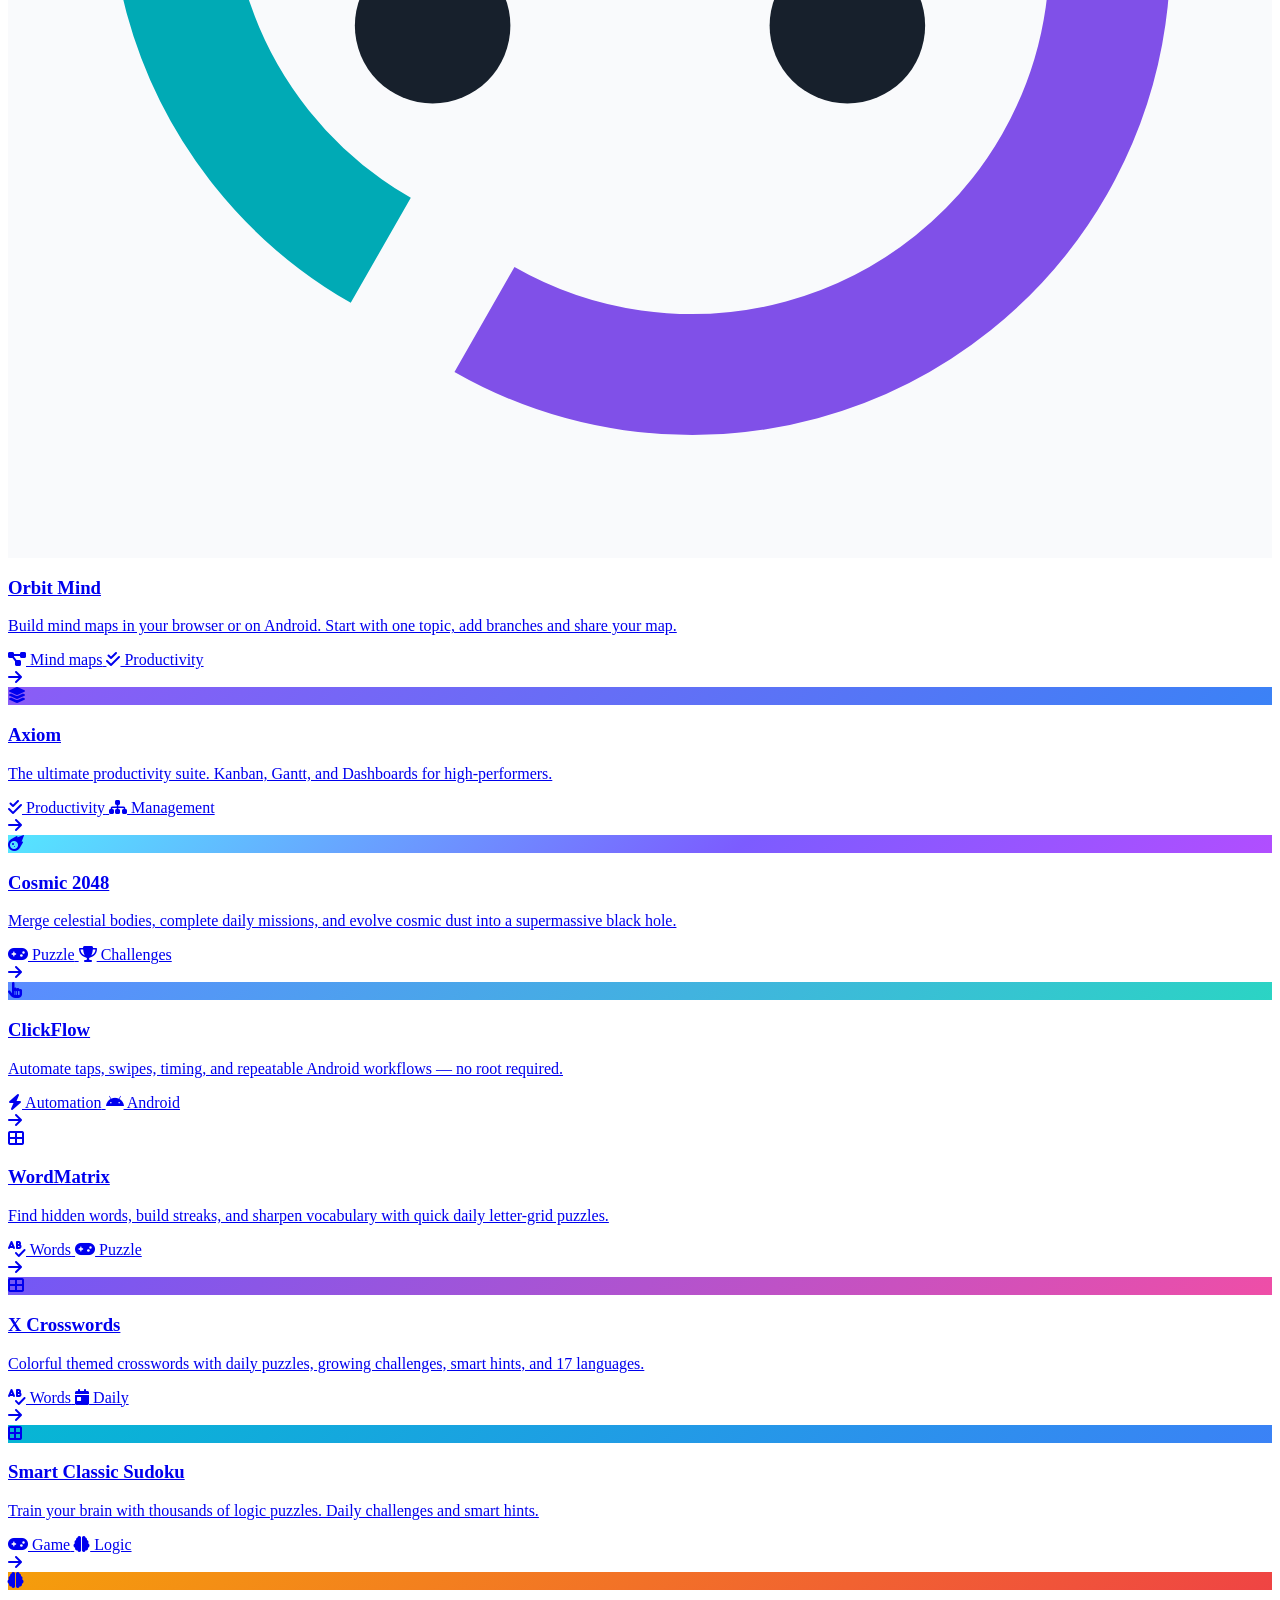
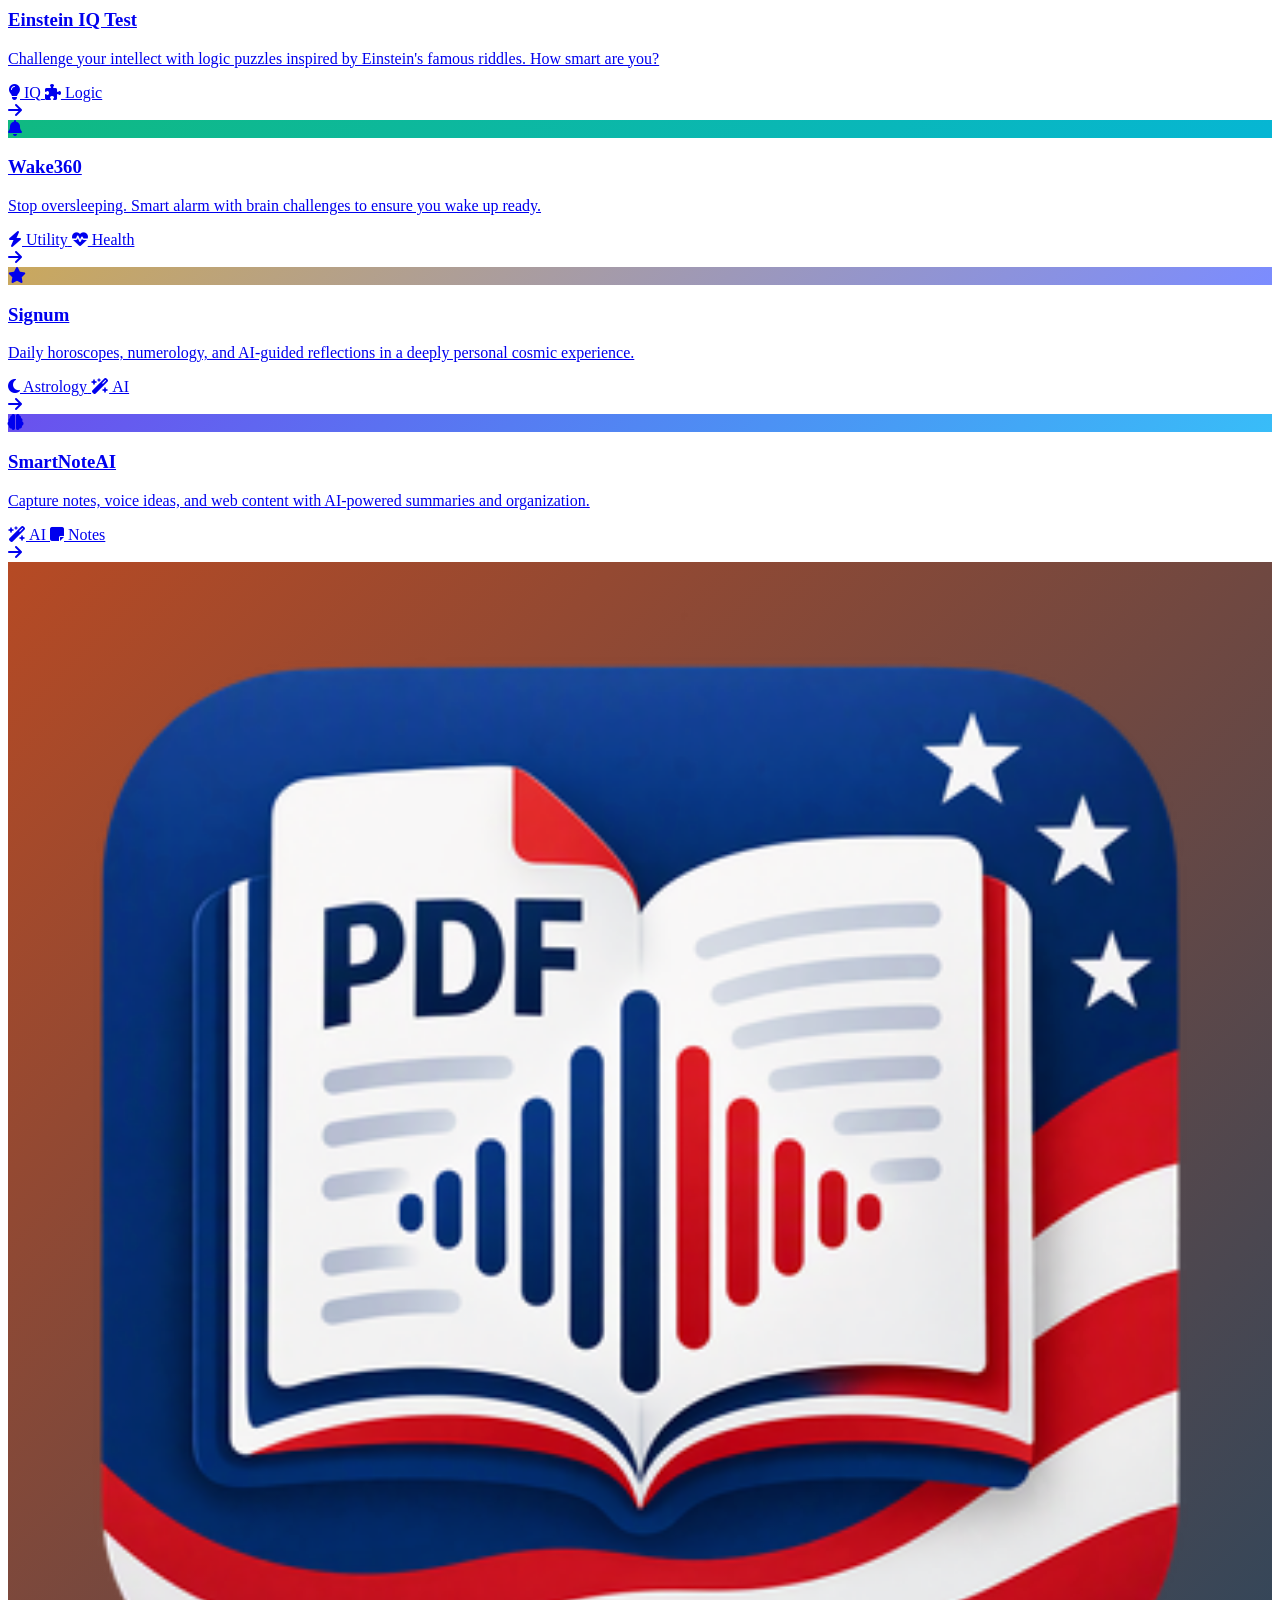
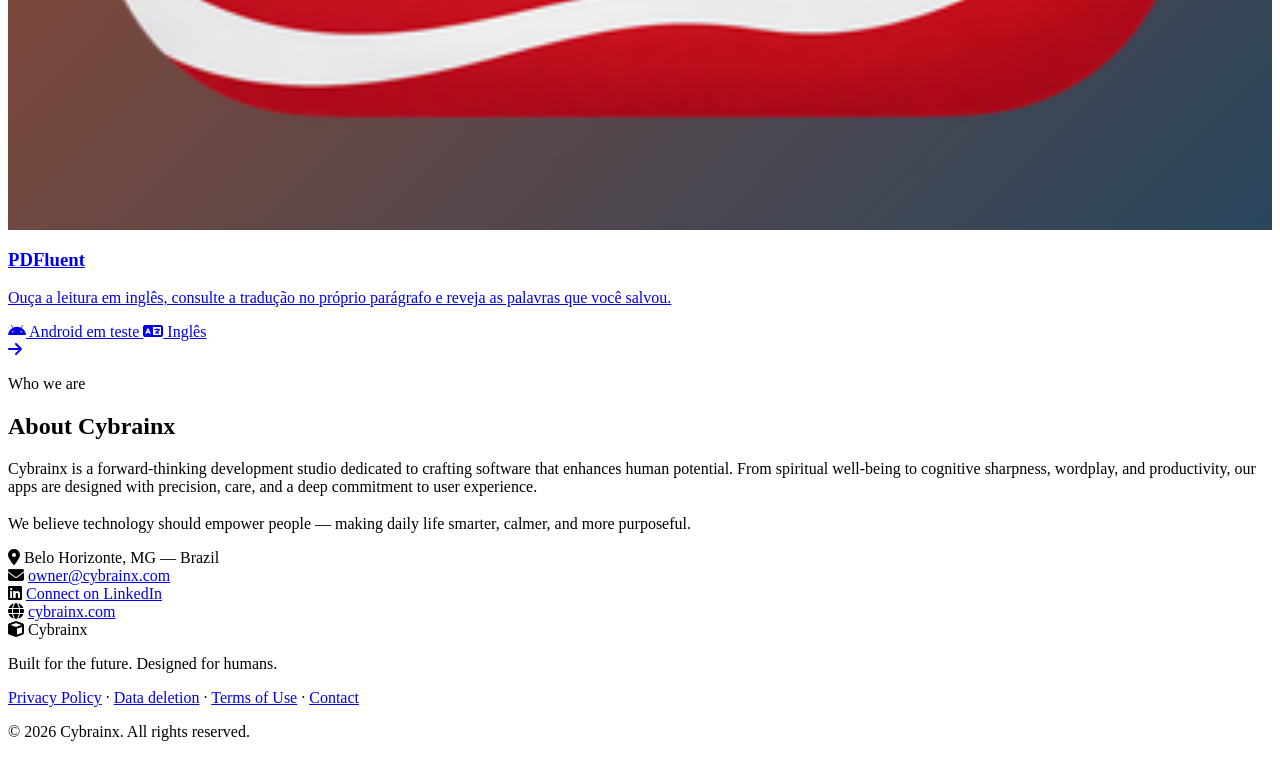
==== commit 22044514: "Facilita o acesso ao Orbit Mind na web e no Google Play" ====
--- a/index.html
+++ b/index.html
@@ -119,7 +119,7 @@
             </a>
 
             <!-- Orbit Mind -->
-            <a href="orbit-mind/index.html" class="card reveal">
+            <a href="orbit-mind/" class="card reveal">
                 <div class="card-glow"
                     style="background: radial-gradient(circle, rgba(0,167,168,0.18) 0%, rgba(143,84,220,0.10) 42%, transparent 72%);"></div>
                 <div class="card-icon" style="background: #F9FAFC; overflow: hidden;">
@@ -127,7 +127,7 @@
                 </div>
                 <div class="card-content">
                     <h3>Orbit Mind</h3>
-                    <p>Create mind maps offline, connect ideas, build AI drafts and share a clear view of your thinking.</p>
+                    <p>Build mind maps in your browser or on Android. Start with one topic, add branches and share your map.</p>
                     <div class="card-tags">
                         <span class="tag"><i class="fa-solid fa-diagram-project"></i> Mind maps</span>
                         <span class="tag"><i class="fa-solid fa-check-double"></i> Productivity</span>
